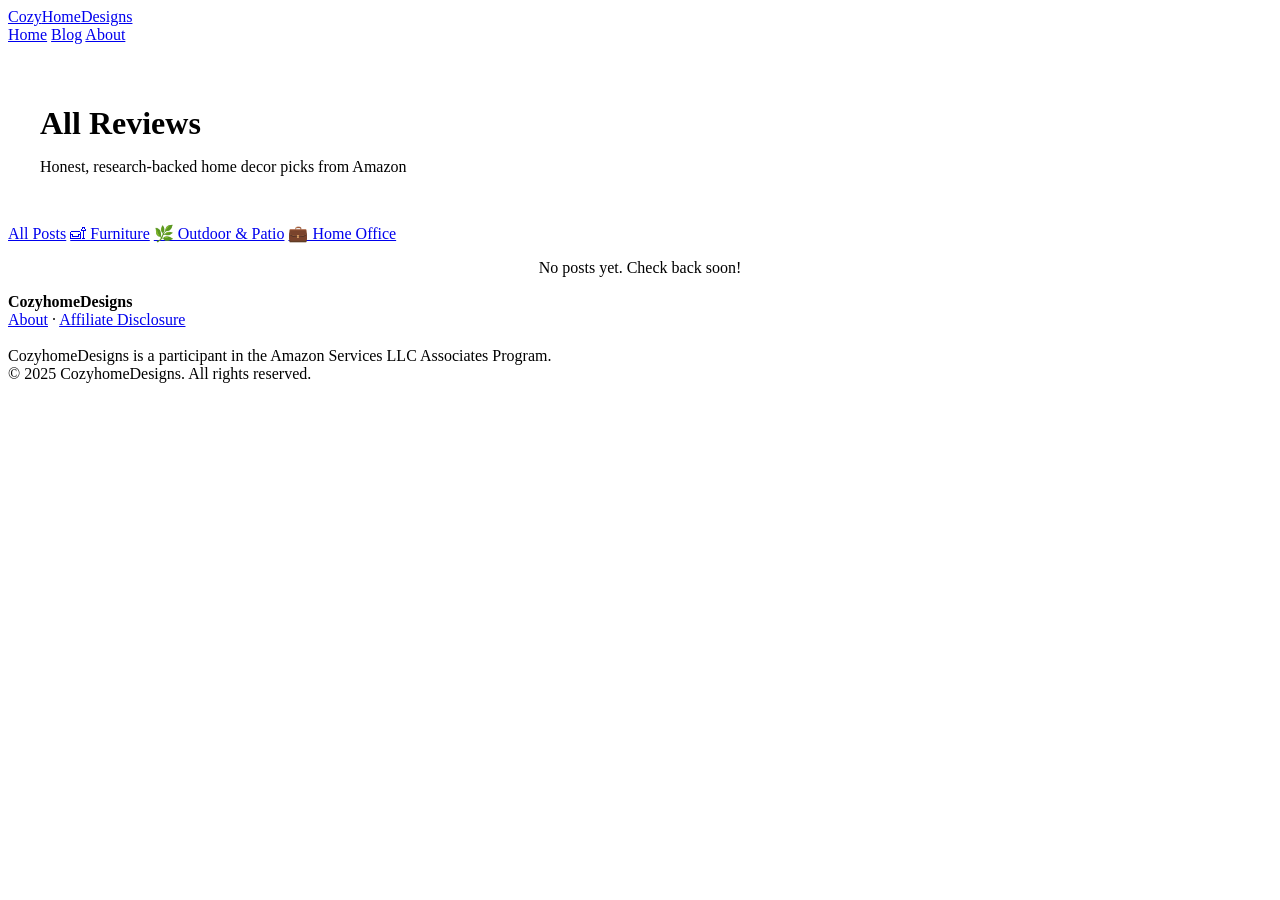
==== blog.html @ 2b9404fa "Auto-upload: blog.html" ====
<!DOCTYPE html>
<html lang="en">
<head>
  <meta charset="UTF-8">
  <meta name="viewport" content="width=device-width, initial-scale=1.0">
  <title>Blog — CozyhomeDesigns</title>
  <meta name="description" content="All home decor reviews, furniture finds, outdoor patio picks, and home office recommendations from CozyhomeDesigns.">
  <link rel="canonical" href="https://cozyhomedesigns.github.io/blog.html">
  <link rel="stylesheet" href="style.css">
</head>
<body>

<header>
  <div class="header-inner">
    <a href="index.html" class="logo">Cozy<span>Home</span>Designs</a>
    <nav>
      <a href="index.html">Home</a>
      <a href="blog.html" class="active">Blog</a>
      <a href="about.html">About</a>
    </nav>
  </div>
</header>

<div style="background:white; padding:40px 24px 32px; border-bottom:1px solid var(--border);">
  <div style="max-width:1200px; margin:0 auto;">
    <h1 style="font-family:'Playfair Display',serif; font-size:2rem; color:var(--brown-dark); margin-bottom:6px;">All Reviews</h1>
    <p style="color:var(--text-muted);">Honest, research-backed home decor picks from Amazon</p>
  </div>
</div>

<div class="categories-bar">
  <div class="categories-inner">
    <a href="#" class="cat-btn active" data-cat="all">All Posts</a>
    <a href="#" class="cat-btn" data-cat="luxury_furniture">🛋 Furniture</a>
    <a href="#" class="cat-btn" data-cat="outdoor_patio">🌿 Outdoor & Patio</a>
    <a href="#" class="cat-btn" data-cat="home_office">💼 Home Office</a>
  </div>
</div>

<div class="container">
  <div class="posts-grid" id="posts-container">
    <p style="color:var(--text-muted); text-align:center; grid-column:1/-1;">Loading posts...</p>
  </div>
</div>

<footer>
  <strong>CozyhomeDesigns</strong><br>
  <a href="about.html">About</a> · <a href="about.html#disclosure">Affiliate Disclosure</a><br><br>
  CozyhomeDesigns is a participant in the Amazon Services LLC Associates Program.<br>
  © 2025 CozyhomeDesigns. All rights reserved.
</footer>

<script>
let allPosts = [];
let activeCategory = 'all';

// Read URL param
const urlParams = new URLSearchParams(window.location.search);
if (urlParams.get('cat')) activeCategory = urlParams.get('cat');

fetch('posts.json')
  .then(r => r.json())
  .then(posts => {
    allPosts = posts;
    renderPosts();
  })
  .catch(() => {
    document.getElementById('posts-container').innerHTML = '<p style="color:var(--text-muted);text-align:center;grid-column:1/-1;">No posts yet. Check back soon!</p>';
  });

function renderPosts() {
  const filtered = activeCategory === 'all' ? allPosts : allPosts.filter(p => p.category === activeCategory);
  const container = document.getElementById('posts-container');
  document.querySelectorAll('.cat-btn').forEach(b => {
    b.classList.toggle('active', b.dataset.cat === activeCategory);
  });
  if (!filtered.length) {
    container.innerHTML = '<p style="color:var(--text-muted);text-align:center;grid-column:1/-1;">No posts in this category yet.</p>';
    return;
  }
  container.innerHTML = filtered.map(p => `
    <a href="posts/${p.slug}.html" class="post-card">
      <div class="post-card-img">${catEmoji(p.category)}</div>
      <div class="post-card-body">
        <div class="post-category">${catLabel(p.category)}</div>
        <h3>${p.title}</h3>
        <p>${p.excerpt}</p>
        <div class="post-meta">
          <span>${p.date}</span>
          <span class="read-more">Read Review →</span>
        </div>
      </div>
    </a>
  `).join('');
}

document.querySelectorAll('.cat-btn').forEach(btn => {
  btn.addEventListener('click', e => {
    e.preventDefault();
    activeCategory = btn.dataset.cat;
    renderPosts();
  });
});

function catEmoji(cat) {
  return { luxury_furniture:'🛋', outdoor_patio:'🌿', home_office:'💼' }[cat] || '🏠';
}
function catLabel(cat) {
  return { luxury_furniture:'Furniture', outdoor_patio:'Outdoor & Patio', home_office:'Home Office' }[cat] || 'Home Decor';
}
</script>
</body>
</html>
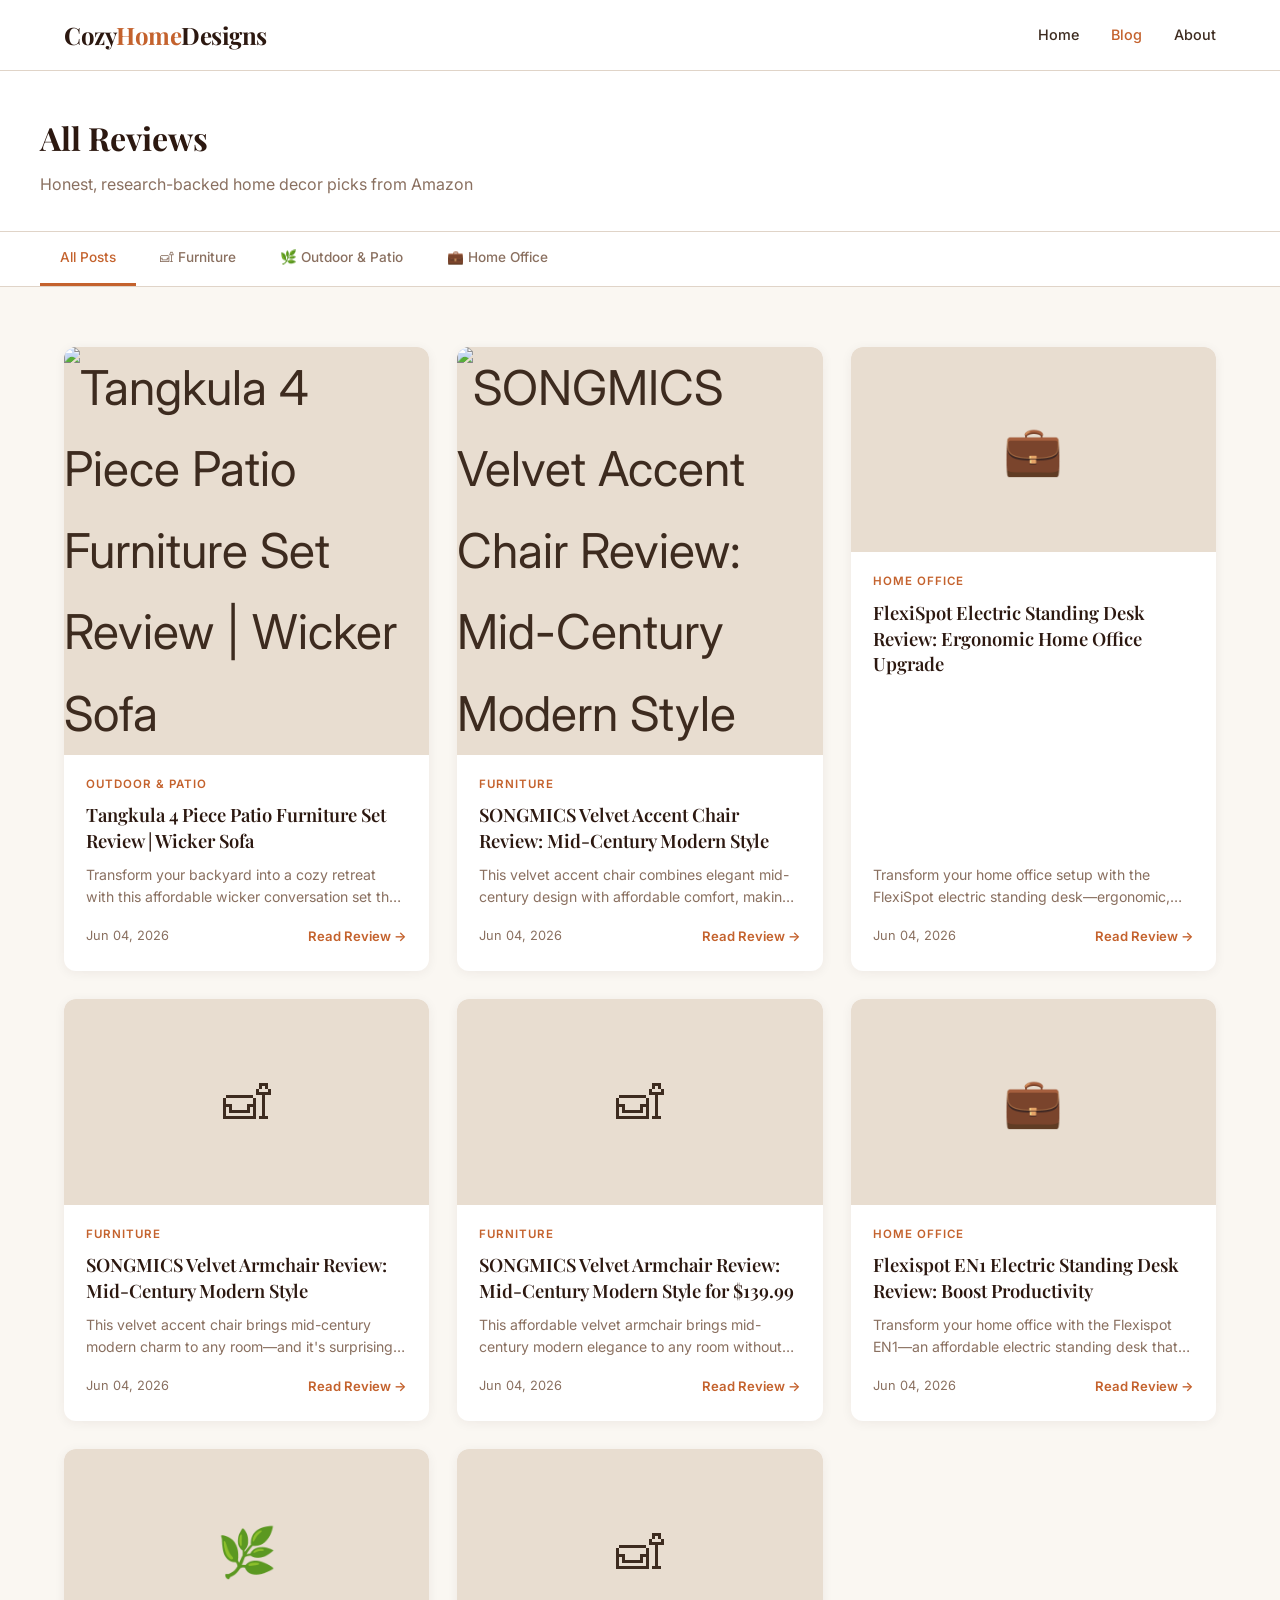
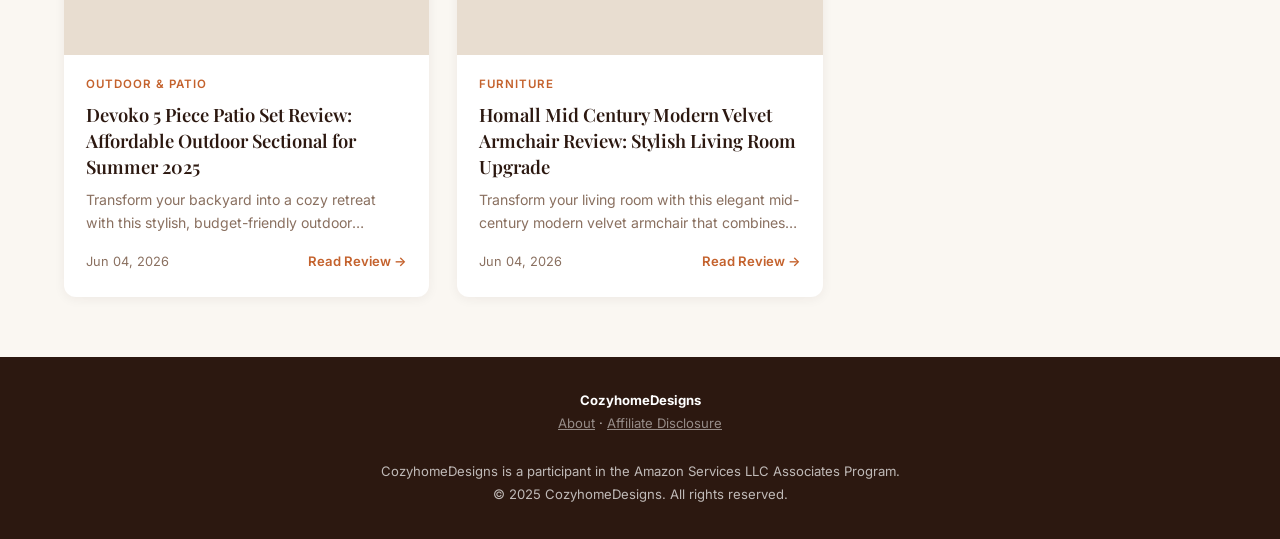
==== commit 5367360c: "Update: blog.html" ====
--- a/blog.html
+++ b/blog.html
@@ -80,7 +80,10 @@
   }
   container.innerHTML = filtered.map(p => `
     <a href="posts/${p.slug}.html" class="post-card">
-      <div class="post-card-img">${catEmoji(p.category)}</div>
+      ${p.image_url
+        ? `<img class="post-card-img" src="${p.image_url}" alt="${p.title}" style="object-fit:cover;" loading="lazy">`
+        : `<div class="post-card-img">${catEmoji(p.category)}</div>`
+      }
       <div class="post-card-body">
         <div class="post-category">${catLabel(p.category)}</div>
         <h3>${p.title}</h3>
--- a/style.css
+++ b/style.css
@@ -0,0 +1,451 @@
+/* CozyhomeDesigns - Main Stylesheet */
+@import url('https://fonts.googleapis.com/css2?family=Playfair+Display:wght@400;600;700&family=Inter:wght@300;400;500;600&display=swap');
+
+:root {
+  --cream: #FAF7F2;
+  --warm-white: #FFFFFF;
+  --brown-dark: #2C1810;
+  --brown-mid: #6B3F2A;
+  --terracotta: #C4622D;
+  --terracotta-light: #E8855A;
+  --sage: #7A8C6E;
+  --beige: #E8DDD0;
+  --beige-dark: #D4C4B0;
+  --text-body: #3D2B1F;
+  --text-muted: #8A7060;
+  --border: #E0D4C8;
+}
+
+* { margin: 0; padding: 0; box-sizing: border-box; }
+
+body {
+  font-family: 'Inter', sans-serif;
+  background: var(--cream);
+  color: var(--text-body);
+  line-height: 1.7;
+}
+
+/* ── HEADER ── */
+header {
+  background: var(--warm-white);
+  border-bottom: 1px solid var(--border);
+  position: sticky;
+  top: 0;
+  z-index: 100;
+}
+
+.header-inner {
+  max-width: 1200px;
+  margin: 0 auto;
+  padding: 0 24px;
+  display: flex;
+  align-items: center;
+  justify-content: space-between;
+  height: 70px;
+}
+
+.logo {
+  font-family: 'Playfair Display', serif;
+  font-size: 1.5rem;
+  font-weight: 700;
+  color: var(--brown-dark);
+  text-decoration: none;
+  letter-spacing: -0.5px;
+}
+
+.logo span { color: var(--terracotta); }
+
+nav a {
+  text-decoration: none;
+  color: var(--text-body);
+  font-size: 0.9rem;
+  font-weight: 500;
+  margin-left: 28px;
+  transition: color 0.2s;
+}
+
+nav a:hover, nav a.active { color: var(--terracotta); }
+
+/* ── HERO ── */
+.hero {
+  background: linear-gradient(135deg, var(--brown-dark) 0%, var(--brown-mid) 100%);
+  color: white;
+  text-align: center;
+  padding: 80px 24px;
+}
+
+.hero-badge {
+  display: inline-block;
+  background: var(--terracotta);
+  color: white;
+  font-size: 0.75rem;
+  font-weight: 600;
+  letter-spacing: 1.5px;
+  text-transform: uppercase;
+  padding: 6px 16px;
+  border-radius: 20px;
+  margin-bottom: 20px;
+}
+
+.hero h1 {
+  font-family: 'Playfair Display', serif;
+  font-size: clamp(2rem, 5vw, 3.5rem);
+  font-weight: 700;
+  line-height: 1.2;
+  margin-bottom: 16px;
+  max-width: 700px;
+  margin-left: auto;
+  margin-right: auto;
+}
+
+.hero p {
+  font-size: 1.1rem;
+  opacity: 0.85;
+  max-width: 520px;
+  margin: 0 auto 32px;
+}
+
+.hero-cta {
+  display: inline-block;
+  background: var(--terracotta);
+  color: white;
+  padding: 14px 32px;
+  border-radius: 6px;
+  text-decoration: none;
+  font-weight: 600;
+  font-size: 0.95rem;
+  transition: background 0.2s, transform 0.2s;
+}
+
+.hero-cta:hover {
+  background: var(--terracotta-light);
+  transform: translateY(-1px);
+}
+
+/* ── SECTION TITLES ── */
+.section-header {
+  text-align: center;
+  margin-bottom: 40px;
+}
+
+.section-header h2 {
+  font-family: 'Playfair Display', serif;
+  font-size: 2rem;
+  color: var(--brown-dark);
+  margin-bottom: 8px;
+}
+
+.section-header p {
+  color: var(--text-muted);
+  font-size: 0.95rem;
+}
+
+.section-divider {
+  width: 48px;
+  height: 3px;
+  background: var(--terracotta);
+  margin: 12px auto 0;
+  border-radius: 2px;
+}
+
+/* ── CATEGORIES BAR ── */
+.categories-bar {
+  background: var(--warm-white);
+  border-bottom: 1px solid var(--border);
+  padding: 0 24px;
+  overflow-x: auto;
+}
+
+.categories-inner {
+  max-width: 1200px;
+  margin: 0 auto;
+  display: flex;
+  gap: 4px;
+}
+
+.cat-btn {
+  display: inline-block;
+  padding: 14px 20px;
+  font-size: 0.85rem;
+  font-weight: 500;
+  color: var(--text-muted);
+  text-decoration: none;
+  border-bottom: 3px solid transparent;
+  white-space: nowrap;
+  transition: all 0.2s;
+}
+
+.cat-btn:hover, .cat-btn.active {
+  color: var(--terracotta);
+  border-bottom-color: var(--terracotta);
+}
+
+/* ── BLOG GRID ── */
+.container {
+  max-width: 1200px;
+  margin: 0 auto;
+  padding: 60px 24px;
+}
+
+.posts-grid {
+  display: grid;
+  grid-template-columns: repeat(auto-fill, minmax(340px, 1fr));
+  gap: 28px;
+}
+
+.post-card {
+  background: var(--warm-white);
+  border-radius: 12px;
+  overflow: hidden;
+  box-shadow: 0 2px 12px rgba(44,24,16,0.06);
+  transition: transform 0.25s, box-shadow 0.25s;
+  text-decoration: none;
+  color: inherit;
+  display: flex;
+  flex-direction: column;
+}
+
+.post-card:hover {
+  transform: translateY(-4px);
+  box-shadow: 0 8px 28px rgba(44,24,16,0.12);
+}
+
+.post-card-img {
+  width: 100%;
+  aspect-ratio: 16/9;
+  object-fit: cover;
+  background: var(--beige);
+  display: flex;
+  align-items: center;
+  justify-content: center;
+  font-size: 3rem;
+}
+
+.post-card-body {
+  padding: 20px 22px 24px;
+  flex: 1;
+  display: flex;
+  flex-direction: column;
+}
+
+.post-category {
+  font-size: 0.72rem;
+  font-weight: 600;
+  letter-spacing: 1px;
+  text-transform: uppercase;
+  color: var(--terracotta);
+  margin-bottom: 8px;
+}
+
+.post-card-body h3 {
+  font-family: 'Playfair Display', serif;
+  font-size: 1.15rem;
+  font-weight: 600;
+  color: var(--brown-dark);
+  line-height: 1.4;
+  margin-bottom: 10px;
+  flex: 1;
+}
+
+.post-card-body p {
+  font-size: 0.88rem;
+  color: var(--text-muted);
+  line-height: 1.6;
+  margin-bottom: 16px;
+  display: -webkit-box;
+  -webkit-line-clamp: 2;
+  -webkit-box-orient: vertical;
+  overflow: hidden;
+}
+
+.post-meta {
+  display: flex;
+  align-items: center;
+  justify-content: space-between;
+  font-size: 0.8rem;
+  color: var(--text-muted);
+}
+
+.read-more {
+  color: var(--terracotta);
+  font-weight: 600;
+  font-size: 0.82rem;
+}
+
+/* ── SINGLE POST ── */
+.post-header {
+  background: var(--warm-white);
+  border-bottom: 1px solid var(--border);
+  padding: 60px 24px 48px;
+  text-align: center;
+}
+
+.post-header .post-category { margin-bottom: 12px; font-size: 0.8rem; }
+
+.post-header h1 {
+  font-family: 'Playfair Display', serif;
+  font-size: clamp(1.6rem, 4vw, 2.6rem);
+  color: var(--brown-dark);
+  max-width: 760px;
+  margin: 0 auto 16px;
+  line-height: 1.25;
+}
+
+.post-header .post-meta {
+  justify-content: center;
+  gap: 20px;
+  margin-bottom: 0;
+}
+
+.post-content {
+  max-width: 760px;
+  margin: 48px auto;
+  padding: 0 24px;
+}
+
+.post-content h2 {
+  font-family: 'Playfair Display', serif;
+  font-size: 1.5rem;
+  color: var(--brown-dark);
+  margin: 36px 0 14px;
+}
+
+.post-content p { margin-bottom: 20px; font-size: 1rem; line-height: 1.8; }
+
+.post-content ul, .post-content ol {
+  margin: 0 0 20px 24px;
+}
+
+.post-content li { margin-bottom: 8px; line-height: 1.7; }
+
+.post-content strong { color: var(--brown-dark); }
+
+.post-content a {
+  color: var(--terracotta);
+  text-decoration: underline;
+  text-underline-offset: 3px;
+}
+
+/* BUY BOX */
+.buy-box {
+  background: linear-gradient(135deg, var(--brown-dark), var(--brown-mid));
+  color: white;
+  border-radius: 12px;
+  padding: 28px 32px;
+  margin: 36px 0;
+  display: flex;
+  align-items: center;
+  justify-content: space-between;
+  gap: 20px;
+  flex-wrap: wrap;
+}
+
+.buy-box-info h3 {
+  font-family: 'Playfair Display', serif;
+  font-size: 1.2rem;
+  margin-bottom: 4px;
+}
+
+.buy-box-price {
+  font-size: 1.6rem;
+  font-weight: 700;
+  color: #FFD700;
+}
+
+.buy-box-rating { font-size: 0.85rem; opacity: 0.8; margin-top: 4px; }
+
+.buy-btn {
+  display: inline-block;
+  background: var(--terracotta);
+  color: white;
+  padding: 12px 28px;
+  border-radius: 6px;
+  text-decoration: none;
+  font-weight: 700;
+  font-size: 0.95rem;
+  white-space: nowrap;
+  transition: background 0.2s;
+}
+
+.buy-btn:hover { background: var(--terracotta-light); }
+
+/* DISCLAIMER */
+.disclaimer {
+  background: var(--beige);
+  border-left: 3px solid var(--beige-dark);
+  border-radius: 0 6px 6px 0;
+  padding: 14px 18px;
+  font-size: 0.82rem;
+  color: var(--text-muted);
+  margin: 24px 0;
+}
+
+/* ── NEWSLETTER ── */
+.newsletter-strip {
+  background: var(--terracotta);
+  color: white;
+  text-align: center;
+  padding: 48px 24px;
+}
+
+.newsletter-strip h2 {
+  font-family: 'Playfair Display', serif;
+  font-size: 1.8rem;
+  margin-bottom: 8px;
+}
+
+.newsletter-strip p { opacity: 0.9; margin-bottom: 24px; }
+
+.newsletter-form {
+  display: flex;
+  gap: 10px;
+  max-width: 420px;
+  margin: 0 auto;
+  flex-wrap: wrap;
+  justify-content: center;
+}
+
+.newsletter-form input {
+  flex: 1;
+  min-width: 220px;
+  padding: 12px 16px;
+  border-radius: 6px;
+  border: none;
+  font-size: 0.95rem;
+  outline: none;
+}
+
+.newsletter-form button {
+  padding: 12px 24px;
+  background: var(--brown-dark);
+  color: white;
+  border: none;
+  border-radius: 6px;
+  font-weight: 600;
+  cursor: pointer;
+  transition: background 0.2s;
+}
+
+.newsletter-form button:hover { background: #1a0e08; }
+
+/* ── FOOTER ── */
+footer {
+  background: var(--brown-dark);
+  color: rgba(255,255,255,0.7);
+  text-align: center;
+  padding: 32px 24px;
+  font-size: 0.82rem;
+  line-height: 1.8;
+}
+
+footer a { color: rgba(255,255,255,0.5); text-decoration: underline; }
+footer strong { color: white; }
+
+/* ── RESPONSIVE ── */
+@media (max-width: 640px) {
+  .header-inner { height: 60px; }
+  .logo { font-size: 1.2rem; }
+  nav a { margin-left: 16px; font-size: 0.82rem; }
+  .posts-grid { grid-template-columns: 1fr; }
+  .buy-box { flex-direction: column; text-align: center; }
+}
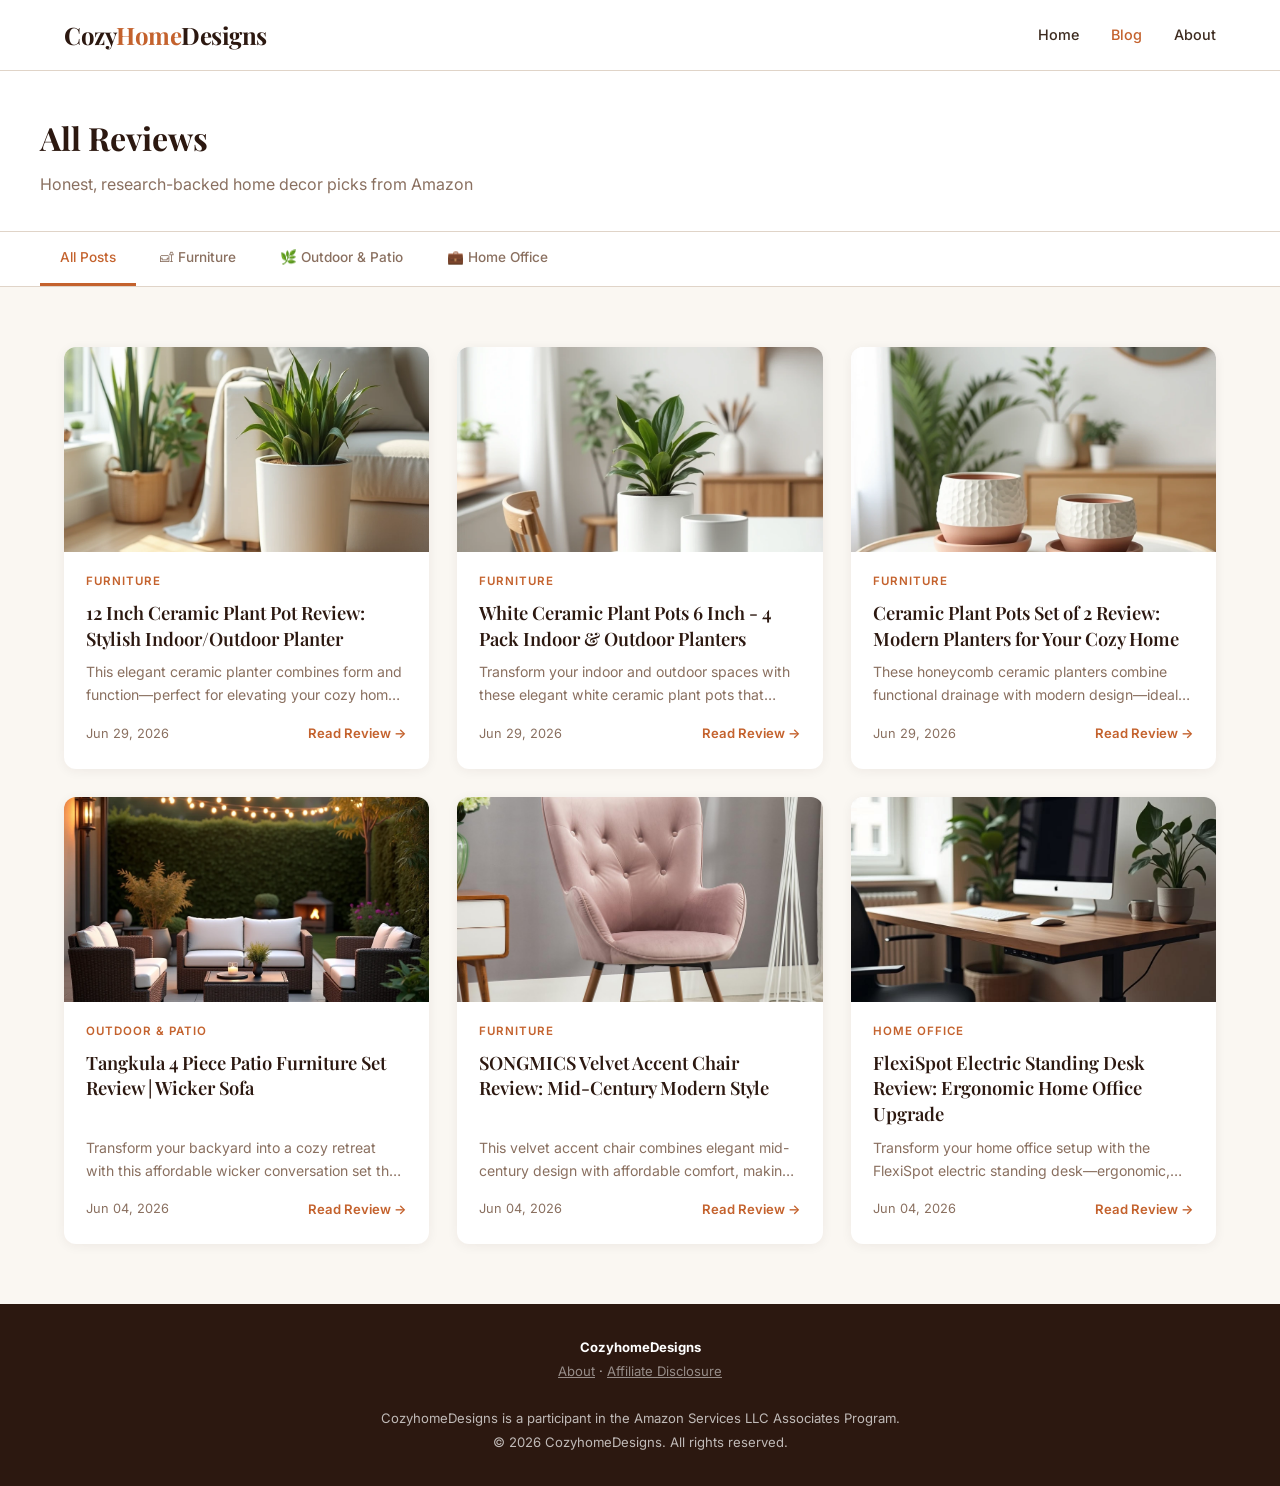
==== commit da7fd602: "Update: blog.html" ====
--- a/blog.html
+++ b/blog.html
@@ -47,7 +47,7 @@
   <strong>CozyhomeDesigns</strong><br>
   <a href="about.html">About</a> · <a href="about.html#disclosure">Affiliate Disclosure</a><br><br>
   CozyhomeDesigns is a participant in the Amazon Services LLC Associates Program.<br>
-  © 2025 CozyhomeDesigns. All rights reserved.
+  © 2026 CozyhomeDesigns. All rights reserved.
 </footer>
 
 <script>
--- a/style.css
+++ b/style.css
@@ -356,8 +356,8 @@
 
 .buy-btn {
   display: inline-block;
-  background: var(--terracotta);
-  color: white;
+  background: #FF9900;
+  color: #1a1a1a;
   padding: 12px 28px;
   border-radius: 6px;
   text-decoration: none;
@@ -365,9 +365,10 @@
   font-size: 0.95rem;
   white-space: nowrap;
   transition: background 0.2s;
-}
-
-.buy-btn:hover { background: var(--terracotta-light); }
+  box-shadow: 0 2px 8px rgba(0,0,0,0.25);
+}
+
+.buy-btn:hover { background: #e68900; color: #1a1a1a; }
 
 /* DISCLAIMER */
 .disclaimer {
